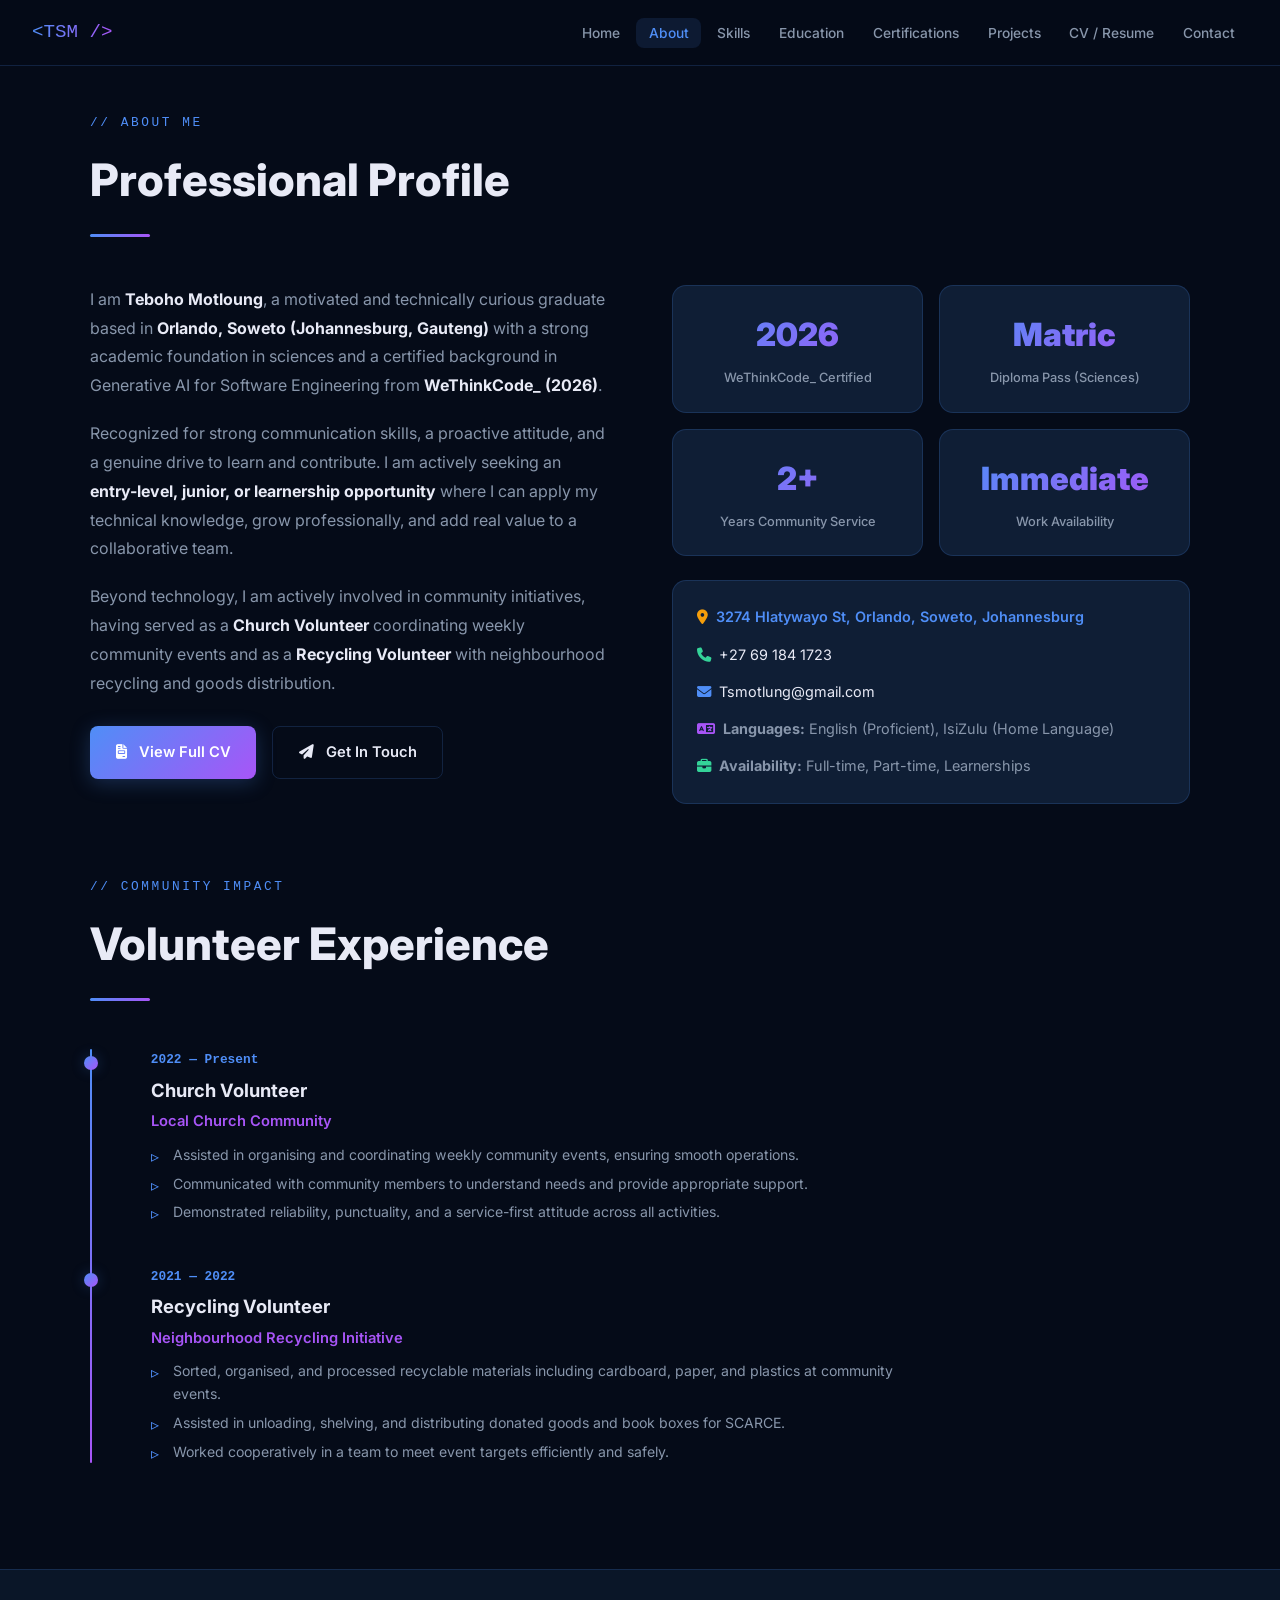
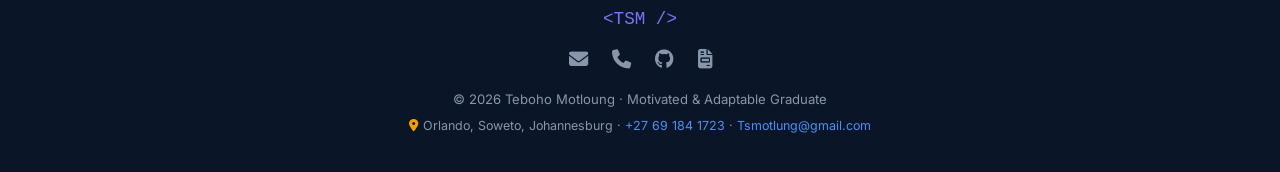
==== about.html @ 1b2cb01f "Add files via upload" ====
<!DOCTYPE html>
<html lang="en">
<head>
<meta charset="UTF-8"/>
<meta name="viewport" content="width=device-width,initial-scale=1.0"/>
<title>About Me | Teboho Motloung</title>
<link href="https://fonts.googleapis.com/css2?family=Inter:wght@300;400;500;600;700;800;900&family=Fira+Code:wght@400;500&display=swap" rel="stylesheet"/>
<link rel="stylesheet" href="https://cdnjs.cloudflare.com/ajax/libs/font-awesome/6.5.0/css/all.min.css"/>
<link rel="stylesheet" href="style.css"/>
</head>
<body>
<div class="particles" id="P"></div>
<nav>
  <a href="index.html" class="logo">&lt;TSM /&gt;</a>
  <ul class="nav-links" id="NL">
    <li><a href="index.html">Home</a></li>
    <li><a href="about.html"  class="active">About</a></li>
    <li><a href="skills.html">Skills</a></li>
    <li><a href="education.html">Education</a></li>
    <li><a href="certifications.html">Certifications</a></li>
    <li><a href="projects.html">Projects</a></li>
    <li><a href="cv.html">CV / Resume</a></li>
    <li><a href="contact.html">Contact</a></li>
  </ul>
  <button class="hamburger" onclick="document.getElementById('NL').classList.toggle('open')" aria-label="Menu">
    <span></span><span></span><span></span>
  </button>
</nav>
<div class="page">
  <div class="container">
    <p class="slabel rv">// about me</p>
    <h1 class="stitle rv">Professional Profile</h1>
    <div class="sdiv rv"></div>
    <div class="about-grid">
      <div class="atext rv">
        <p>I am <strong>Teboho Motloung</strong>, a motivated and technically curious graduate based in <strong>Orlando, Soweto (Johannesburg, Gauteng)</strong> with a strong academic foundation in sciences and a certified background in Generative AI for Software Engineering from <strong>WeThinkCode_ (2026)</strong>.</p>
        <p>Recognized for strong communication skills, a proactive attitude, and a genuine drive to learn and contribute. I am actively seeking an <strong>entry-level, junior, or learnership opportunity</strong> where I can apply my technical knowledge, grow professionally, and add real value to a collaborative team.</p>
        <p>Beyond technology, I am actively involved in community initiatives, having served as a <strong>Church Volunteer</strong> coordinating weekly community events and as a <strong>Recycling Volunteer</strong> with neighbourhood recycling and goods distribution.</p>
        
        <div style="display:flex;gap:1rem;flex-wrap:wrap;margin-top:1.8rem">
          <a href="cv.html" class="btn btnp"><i class="fa fa-file-invoice"></i>&nbsp;View Full CV</a>
          <a href="contact.html" class="btn btno"><i class="fa fa-paper-plane"></i>&nbsp;Get In Touch</a>
        </div>
      </div>
      <div class="rv">
        <div class="sgrid">
          <div class="scard"><div class="snum">2026</div><div class="slbl">WeThinkCode_ Certified</div></div>
          <div class="scard"><div class="snum">Matric</div><div class="slbl">Diploma Pass (Sciences)</div></div>
          <div class="scard"><div class="snum">2+</div><div class="slbl">Years Community Service</div></div>
          <div class="scard"><div class="snum">Immediate</div><div class="slbl">Work Availability</div></div>
        </div>

        <div style="margin-top:1.5rem;background:var(--card);border:1px solid var(--b);border-radius:var(--r);padding:1.5rem">
          <p style="font-size:.9rem;color:var(--tm);margin-bottom:.8rem;font-weight:600;color:var(--a)"><i class="fa fa-location-dot" style="margin-right:.5rem;color:var(--amber)"></i>3274 Hlatywayo St, Orlando, Soweto, Johannesburg</p>
          <p style="font-size:.9rem;color:var(--tm);margin-bottom:.8rem"><i class="fa fa-phone" style="color:var(--emerald);margin-right:.5rem"></i><a href="tel:+27691841723" style="color:var(--t);text-decoration:none">+27 69 184 1723</a></p>
          <p style="font-size:.9rem;color:var(--tm);margin-bottom:.8rem"><i class="fa fa-envelope" style="color:var(--a);margin-right:.5rem"></i><a href="mailto:Tsmotlung@gmail.com" style="color:var(--t);text-decoration:none">Tsmotlung@gmail.com</a></p>
          <p style="font-size:.9rem;color:var(--tm);margin-bottom:.8rem"><i class="fa fa-language" style="color:var(--a2);margin-right:.5rem"></i><strong>Languages:</strong> English (Proficient), IsiZulu (Home Language)</p>
          <p style="font-size:.9rem;color:var(--tm)"><i class="fa fa-briefcase" style="color:var(--emerald);margin-right:.5rem"></i><strong>Availability:</strong> Full-time, Part-time, Learnerships</p>
        </div>
      </div>
    </div>

    <!-- Volunteer & Community Experience Section -->
    <div style="margin-top:4.5rem">
      <p class="slabel rv">// community impact</p>
      <h2 class="stitle rv">Volunteer Experience</h2>
      <div class="sdiv rv"></div>
      <div class="tline rv">
        <div class="titem">
          <div class="tyear">2022 &mdash; Present</div>
          <div class="ttitle">Church Volunteer</div>
          <div class="torg">Local Church Community</div>
          <ul class="tbullets">
            <li>Assisted in organising and coordinating weekly community events, ensuring smooth operations.</li>
            <li>Communicated with community members to understand needs and provide appropriate support.</li>
            <li>Demonstrated reliability, punctuality, and a service-first attitude across all activities.</li>
          </ul>
        </div>
        <div class="titem">
          <div class="tyear">2021 &mdash; 2022</div>
          <div class="ttitle">Recycling Volunteer</div>
          <div class="torg">Neighbourhood Recycling Initiative</div>
          <ul class="tbullets">
            <li>Sorted, organised, and processed recyclable materials including cardboard, paper, and plastics at community events.</li>
            <li>Assisted in unloading, shelving, and distributing donated goods and book boxes for SCARCE.</li>
            <li>Worked cooperatively in a team to meet event targets efficiently and safely.</li>
          </ul>
        </div>
      </div>
    </div>
  </div>
</div>

<footer>
  <div class="flogo">&lt;TSM /&gt;</div>
  <div class="flinks">
    <a href="mailto:Tsmotlung@gmail.com" title="Email"><i class="fa fa-envelope"></i></a>
    <a href="tel:+27691841723" title="Call / Phone"><i class="fa fa-phone"></i></a>
    <a href="https://github.com/TSMotloung" target="_blank" title="GitHub"><i class="fab fa-github"></i></a>
    <a href="cv.html" title="View CV"><i class="fa fa-file-invoice"></i></a>
  </div>
  <p>&copy; 2026 Teboho Motloung &middot; Motivated &amp; Adaptable Graduate</p>
  <p style="margin-top:.3rem;font-size:.78rem;color:var(--tm)">
    <i class="fa fa-location-dot" style="color:var(--amber);margin-right:.3rem"></i>Orlando, Soweto, Johannesburg &middot; 
    <a href="tel:+27691841723">+27 69 184 1723</a> &middot; 
    <a href="mailto:Tsmotlung@gmail.com">Tsmotlung@gmail.com</a>
  </p>
</footer>
<button class="btt" id="BTT" onclick="window.scrollTo({top:0,behavior:'smooth'})"><i class="fa fa-arrow-up"></i></button>
<script>
(function(){
  var c=document.getElementById("P");
  if(!c)return;
  var cols=["rgba(79,142,247,.6)","rgba(168,85,247,.5)","rgba(79,142,247,.3)","rgba(79,142,247,.2)"];
  for(var i=0;i<28;i++){
    var el=document.createElement("div");el.className="particle";
    var s=Math.random()*4+2;
    el.style.cssText="width:"+s+"px;height:"+s+"px;left:"+(Math.random()*100)+"%;background:"+cols[Math.floor(Math.random()*4)]+";animation-duration:"+(Math.random()*15+10)+"s;animation-delay:"+(Math.random()*12)+"s;";
    c.appendChild(el);
  }
})();
var rvs=document.querySelectorAll(".rv");
var obs=new IntersectionObserver(function(e){e.forEach(function(x){if(x.isIntersecting)x.target.classList.add("vis");});},{threshold:.1});
rvs.forEach(function(el){obs.observe(el);});
window.addEventListener("scroll",function(){
  var b=document.getElementById("BTT");
  if(b) b.classList.toggle("show",scrollY>300);
});
</script>
</body>
</html>
---- style.css ----
/* ── Reset ── */
*,*::before,*::after{margin:0;padding:0;box-sizing:border-box}
:root{
  --bg:#050b18;--bg2:#0a1628;--card:#0f1e35;--card2:#132340;
  --a:#4f8ef7;--a2:#a855f7;--ag:rgba(79,142,247,.25);
  --t:#e8eaf6;--tm:#8896ab;--b:rgba(79,142,247,.18);
  --r:14px;--tr:.3s ease;--emerald:#34d399;--amber:#f59e0b
}
html{scroll-behavior:smooth}
body{font-family:Inter,sans-serif;background:var(--bg);color:var(--t);line-height:1.7;overflow-x:hidden;min-height:100vh}
::selection{background:var(--a);color:#fff}
::-webkit-scrollbar{width:6px}
::-webkit-scrollbar-track{background:var(--bg)}
::-webkit-scrollbar-thumb{background:var(--a);border-radius:3px}

/* ── Particles ── */
.particles{position:fixed;inset:0;pointer-events:none;z-index:0;overflow:hidden}
.particle{position:absolute;border-radius:50%;animation:floatUp linear infinite;opacity:0}
@keyframes floatUp{0%{transform:translateY(100vh) scale(0);opacity:0}10%{opacity:1}90%{opacity:.6}100%{transform:translateY(-10vh) scale(1);opacity:0}}

/* ── Nav ── */
nav{position:fixed;top:0;left:0;right:0;z-index:1000;padding:1rem 2rem;display:flex;align-items:center;justify-content:space-between;background:rgba(5,11,24,.92);backdrop-filter:blur(16px);border-bottom:1px solid var(--b)}
.logo{font-family:monospace;font-size:1.2rem;font-weight:500;background:linear-gradient(90deg,var(--a),var(--a2));-webkit-background-clip:text;-webkit-text-fill-color:transparent;background-clip:text;text-decoration:none}
.nav-links{display:flex;gap:.2rem;list-style:none}
.nav-links a{color:var(--tm);text-decoration:none;font-size:.86rem;font-weight:500;padding:.45rem .8rem;border-radius:8px;transition:var(--tr)}
.nav-links a:hover,.nav-links a.active{color:var(--t);background:rgba(79,142,247,.12)}
.nav-links a.active{color:var(--a)}
.hamburger{display:none;flex-direction:column;gap:5px;cursor:pointer;background:none;border:none;padding:.3rem}
.hamburger span{display:block;width:25px;height:2px;background:var(--a);border-radius:2px;transition:var(--tr)}

/* ── Page wrapper ── */
.page{position:relative;z-index:1;padding:7rem 2rem 4rem;min-height:100vh}
.container{max-width:1100px;margin:0 auto}
.slabel{font-family:monospace;font-size:.8rem;color:var(--a);letter-spacing:.2em;text-transform:uppercase;margin-bottom:.5rem}
.stitle{font-size:clamp(1.8rem,4vw,2.8rem);font-weight:800;margin-bottom:1rem;background:linear-gradient(135deg,var(--t) 60%,var(--a));-webkit-background-clip:text;-webkit-text-fill-color:transparent;background-clip:text}
.sdiv{width:60px;height:3px;background:linear-gradient(90deg,var(--a),var(--a2));border-radius:2px;margin-bottom:3rem}

/* ── Buttons ── */
.btn{display:inline-flex;align-items:center;gap:.5rem;padding:.8rem 1.6rem;border-radius:8px;font-size:.92rem;font-weight:600;text-decoration:none;transition:var(--tr);cursor:pointer;border:none;font-family:inherit}
.btnp{background:linear-gradient(135deg,var(--a),var(--a2));color:#fff;box-shadow:0 4px 20px var(--ag)}
.btnp:hover{transform:translateY(-2px);box-shadow:0 8px 30px rgba(79,142,247,.4)}
.btno{border:1px solid var(--b);color:var(--t);background:transparent}
.btno:hover{border-color:var(--a);color:var(--a);background:var(--ag);transform:translateY(-2px)}

/* ── Badges ── */
.badge{display:inline-flex;align-items:center;gap:.4rem;padding:.3rem .75rem;border-radius:50px;font-size:.78rem;font-weight:600}
.badge-green{background:rgba(52,211,153,.12);color:var(--emerald);border:1px solid rgba(52,211,153,.3)}
.badge-blue{background:rgba(79,142,247,.12);color:var(--a);border:1px solid rgba(79,142,247,.3)}
.badge-purple{background:rgba(168,85,247,.12);color:var(--a2);border:1px solid rgba(168,85,247,.3)}

/* ── Animations ── */
@keyframes fadeUp{from{opacity:0;transform:translateY(30px)}to{opacity:1;transform:translateY(0)}}
@keyframes fadeIn{from{opacity:0}to{opacity:1}}
.rv{opacity:0;transform:translateY(35px);transition:opacity .65s ease,transform .65s ease}
.rv.vis{opacity:1;transform:translateY(0)}

/* ── HERO ── */
.hero-grid{display:grid;grid-template-columns:1fr auto;align-items:center;gap:4rem;min-height:calc(100vh - 12rem)}
.hgreet{font-family:monospace;font-size:1rem;color:var(--a);margin-bottom:1rem;opacity:0;animation:fadeUp .8s ease .2s forwards}
.hname{font-size:clamp(2.4rem,6vw,4.5rem);font-weight:900;line-height:1.1;margin-bottom:.5rem;opacity:0;animation:fadeUp .8s ease .4s forwards}
.hname span{background:linear-gradient(135deg,var(--a),var(--a2));-webkit-background-clip:text;-webkit-text-fill-color:transparent;background-clip:text}
.htitle{font-size:clamp(1rem,2.2vw,1.3rem);color:var(--tm);font-weight:400;margin-bottom:1.2rem;opacity:0;animation:fadeUp .8s ease .6s forwards}
.twrap{display:flex;align-items:center;gap:.5rem;margin-bottom:1.5rem;opacity:0;animation:fadeUp .8s ease .7s forwards}
.tpfx{color:var(--tm);font-size:1rem}
.tw{font-family:monospace;font-size:1rem;color:var(--a2);font-weight:500;border-right:2px solid var(--a2);white-space:nowrap;overflow:hidden;animation:blink .7s step-end infinite}
@keyframes blink{50%{border-color:transparent}}
.hbio{font-size:1rem;color:var(--tm);max-width:560px;line-height:1.8;margin-bottom:2.2rem;opacity:0;animation:fadeUp .8s ease .8s forwards}
.hcta{display:flex;gap:1rem;flex-wrap:wrap;opacity:0;animation:fadeUp .8s ease 1s forwards}
.havwrap{opacity:0;animation:fadeIn 1s ease .5s forwards}
.aring{width:260px;height:260px;border-radius:50%;padding:4px;background:linear-gradient(135deg,var(--a),var(--a2));position:relative}
.aring::before{content:"";position:absolute;inset:-10px;border-radius:50%;border:1px solid rgba(79,142,247,.2);animation:pring 2.5s ease-in-out infinite}
.aring::after{content:"";position:absolute;inset:-20px;border-radius:50%;border:1px solid rgba(79,142,247,.1);animation:pring 2.5s ease-in-out .5s infinite}
@keyframes pring{0%,100%{transform:scale(1);opacity:.5}50%{transform:scale(1.05);opacity:1}}
.ainner{width:100%;height:100%;border-radius:50%;background:var(--card);display:flex;align-items:center;justify-content:center}
.ainit{font-size:3.2rem;font-weight:900;background:linear-gradient(135deg,var(--a),var(--a2));-webkit-background-clip:text;-webkit-text-fill-color:transparent;background-clip:text}

/* Quick-links row on home */
.qlinks{display:grid;grid-template-columns:repeat(auto-fit,minmax(160px,1fr));gap:1rem;margin-top:4rem}
.qcard{background:var(--card);border:1px solid var(--b);border-radius:var(--r);padding:1.3rem 1.1rem;text-decoration:none;color:var(--t);display:flex;align-items:center;gap:.9rem;transition:var(--tr)}
.qcard:hover{border-color:var(--a);background:var(--card2);transform:translateY(-4px);box-shadow:0 8px 30px var(--ag)}
.qcard i{font-size:1.3rem;background:linear-gradient(135deg,var(--a),var(--a2));-webkit-background-clip:text;-webkit-text-fill-color:transparent;background-clip:text}
.qcard span{font-size:.88rem;font-weight:600}

/* ── ABOUT ── */
.about-grid{display:grid;grid-template-columns:1fr 1fr;gap:4rem;align-items:start}
.atext p{color:var(--tm);margin-bottom:1.2rem;font-size:1rem;line-height:1.8}
.atext p strong{color:var(--t)}
.sgrid{display:grid;grid-template-columns:1fr 1fr;gap:1rem}
.scard{background:var(--card);border:1px solid var(--b);border-radius:var(--r);padding:1.4rem;text-align:center;transition:var(--tr)}
.scard:hover{border-color:var(--a);transform:translateY(-4px);box-shadow:0 8px 30px var(--ag)}
.snum{font-size:2rem;font-weight:900;background:linear-gradient(135deg,var(--a),var(--a2));-webkit-background-clip:text;-webkit-text-fill-color:transparent;background-clip:text}
.slbl{font-size:.8rem;color:var(--tm);font-weight:500;margin-top:.3rem}

/* ── SKILLS ── */
.skwrap{display:grid;grid-template-columns:1fr 1fr;gap:3rem}
.sktitle{font-size:1.05rem;font-weight:700;color:var(--a);margin-bottom:1.4rem;display:flex;align-items:center;gap:.5rem}
.skitem{margin-bottom:1.2rem}
.skhdr{display:flex;justify-content:space-between;margin-bottom:.4rem}
.skname{font-size:.9rem;font-weight:600;color:var(--t)}
.skpct{font-size:.8rem;color:var(--a);font-family:monospace}
.sktrack{height:6px;background:var(--card);border-radius:3px;overflow:hidden}
.skfill{height:100%;border-radius:3px;background:linear-gradient(90deg,var(--a),var(--a2));width:0;transition:width 1.3s ease}
.core-skill-card{background:var(--card);border:1px solid var(--b);border-radius:var(--r);padding:1.2rem 1.4rem;margin-bottom:1rem;transition:var(--tr)}
.core-skill-card:hover{border-color:var(--a);transform:translateX(4px)}
.core-skill-card h4{font-size:.95rem;font-weight:700;color:var(--t);margin-bottom:.3rem;display:flex;align-items:center;gap:.5rem}
.core-skill-card h4 i{color:var(--a2);font-size:.9rem}
.core-skill-card p{font-size:.86rem;color:var(--tm);line-height:1.6}
.tags{display:flex;flex-wrap:wrap;gap:.8rem}
.tag{display:inline-flex;align-items:center;gap:.5rem;padding:.6rem 1.2rem;border-radius:50px;border:1px solid var(--b);background:var(--card);font-size:.88rem;font-weight:500;color:var(--t);transition:var(--tr)}
.tag i{color:var(--a2);font-size:.8rem}
.tag:hover{border-color:var(--a2);background:rgba(168,85,247,.1);transform:translateY(-2px)}

/* ── TIMELINE / EDUCATION / EXPERIENCE ── */
.tline{position:relative;padding-left:2rem;max-width:850px}
.tline::before{content:"";position:absolute;left:0;top:0;bottom:0;width:2px;background:linear-gradient(to bottom,var(--a),var(--a2));border-radius:2px}
.titem{position:relative;margin-bottom:2.6rem;padding-left:1.8rem}
.titem::before{content:"";position:absolute;left:-2.4rem;top:.45rem;width:14px;height:14px;border-radius:50%;background:linear-gradient(135deg,var(--a),var(--a2));box-shadow:0 0 14px var(--ag)}
.tyear{font-family:monospace;font-size:.8rem;color:var(--a);font-weight:600;margin-bottom:.25rem}
.ttitle{font-size:1.15rem;font-weight:700;color:var(--t);margin-bottom:.2rem}
.torg{font-size:.92rem;color:var(--a2);font-weight:600;margin-bottom:.6rem}
.tdesc{font-size:.9rem;color:var(--tm);line-height:1.75}
.tbullets{list-style:none;margin-top:.6rem}
.tbullets li{position:relative;padding-left:1.4rem;margin-bottom:.4rem;font-size:.88rem;color:var(--tm);line-height:1.6}
.tbullets li::before{content:"▹";position:absolute;left:0;color:var(--a);font-size:1rem}

/* ── CERTIFICATIONS ── */
.cgrid{display:grid;grid-template-columns:repeat(auto-fit,minmax(320px,1fr));gap:1.5rem}
.ccard{background:var(--card);border:1px solid var(--b);border-radius:var(--r);padding:2rem;transition:var(--tr);position:relative;overflow:hidden}
.ccard::before{content:"";position:absolute;top:0;left:0;right:0;height:3px;background:linear-gradient(90deg,var(--a),var(--a2))}
.ccard:hover{border-color:var(--a);transform:translateY(-6px);box-shadow:0 12px 40px var(--ag)}
.cicon{width:56px;height:56px;border-radius:12px;background:linear-gradient(135deg,rgba(79,142,247,.15),rgba(168,85,247,.15));display:flex;align-items:center;justify-content:center;font-size:1.6rem;margin-bottom:1.2rem}
.ctitle{font-size:1.05rem;font-weight:700;color:var(--t);margin-bottom:.3rem}
.ciss{font-size:.85rem;color:var(--a);font-weight:500}
.cdesc{color:var(--tm);font-size:.86rem;margin-top:.9rem;line-height:1.6}

/* ── CV PAPER STYLE ── */
.cv-container{background:#ffffff;color:#1e293b;border-radius:12px;padding:3rem 3.5rem;box-shadow:0 20px 50px rgba(0,0,0,0.5);max-width:900px;margin:0 auto}
.cv-header{border-bottom:2px solid #e2e8f0;padding-bottom:1.5rem;margin-bottom:1.8rem}
.cv-name{font-size:2.2rem;font-weight:900;color:#0f172a;letter-spacing:-0.02em}
.cv-tagline{font-size:1rem;color:#475569;font-weight:600;margin-top:.2rem}
.cv-contact-bar{display:flex;flex-wrap:wrap;gap:1.2rem;margin-top:.9rem;font-size:.86rem;color:#64748b}
.cv-contact-bar a{color:#2563eb;text-decoration:none}
.cv-section{margin-bottom:1.8rem}
.cv-sec-title{font-size:1rem;font-weight:800;text-transform:uppercase;color:#0f172a;letter-spacing:.08em;border-bottom:1.5px solid #cbd5e1;padding-bottom:.3rem;margin-bottom:.8rem}
.cv-item{margin-bottom:1rem}
.cv-item-header{display:flex;justify-content:space-between;align-items:baseline}
.cv-item-title{font-weight:700;color:#1e293b;font-size:.95rem}
.cv-item-date{font-size:.84rem;color:#64748b;font-family:monospace}
.cv-item-sub{font-size:.88rem;color:#475569;font-weight:500;margin-bottom:.3rem}
.cv-item ul{padding-left:1.2rem;color:#475569;font-size:.88rem;line-height:1.6}
.cv-item p{color:#475569;font-size:.88rem;line-height:1.6}
.cv-skills-grid{display:grid;grid-template-columns:1fr;gap:.6rem}
.cv-skill-line strong{color:#1e293b;font-size:.9rem}
.cv-skill-line{font-size:.88rem;color:#475569}

/* ── CONTACT ── */
.ctgrid{display:grid;grid-template-columns:1fr 1fr;gap:4rem;align-items:start}
.cti h3{font-size:1.3rem;font-weight:700;margin-bottom:1rem}
.cti>p{color:var(--tm);line-height:1.8;margin-bottom:2rem}
.clinks{display:flex;flex-direction:column;gap:1rem}
.clink{display:flex;align-items:center;gap:1rem;padding:1rem 1.4rem;background:var(--card);border:1px solid var(--b);border-radius:var(--r);text-decoration:none;color:var(--t);transition:var(--tr)}
.clink:hover{border-color:var(--a);background:var(--card2);transform:translateX(6px)}
.cico{width:42px;height:42px;border-radius:8px;background:linear-gradient(135deg,rgba(79,142,247,.15),rgba(168,85,247,.15));display:flex;align-items:center;justify-content:center;font-size:1.1rem;flex-shrink:0}
.ico-e{color:var(--a)}.ico-p{color:var(--emerald)}.ico-g{color:#fff}.ico-c{color:var(--a2)}.ico-l{color:var(--amber)}
.ctxt strong{display:block;font-size:.9rem;font-weight:600;margin-bottom:.1rem}
.ctxt span{font-size:.8rem;color:var(--tm)}
.cform{background:var(--card);border:1px solid var(--b);border-radius:var(--r);padding:2rem}
.cform h3{font-size:1.1rem;font-weight:700;margin-bottom:1.5rem}
.fg{margin-bottom:1.2rem}
.fg label{display:block;font-size:.85rem;font-weight:600;color:var(--tm);margin-bottom:.4rem}
.fg input,.fg textarea{width:100%;padding:.8rem 1rem;background:var(--bg2);border:1px solid var(--b);border-radius:8px;color:var(--t);font-family:inherit;font-size:.9rem;outline:none;transition:var(--tr);resize:vertical}
.fg input:focus,.fg textarea:focus{border-color:var(--a);box-shadow:0 0 0 3px var(--ag)}
.fg textarea{min-height:120px}
.fsuc{display:none;text-align:center;padding:1rem;background:rgba(79,142,247,.1);border:1px solid rgba(79,142,247,.3);border-radius:8px;color:var(--a);font-size:.9rem;margin-top:1rem}

/* ── FOOTER ── */
footer{position:relative;z-index:1;background:var(--bg2);border-top:1px solid var(--b);padding:2.2rem;text-align:center}
.flogo{font-family:monospace;font-size:1.1rem;font-weight:500;background:linear-gradient(90deg,var(--a),var(--a2));-webkit-background-clip:text;-webkit-text-fill-color:transparent;background-clip:text;margin-bottom:.5rem}
footer p{font-size:.82rem;color:var(--tm)}
footer a{color:var(--a);text-decoration:none}
.flinks{display:flex;justify-content:center;gap:1.5rem;margin-bottom:.8rem}
.flinks a{color:var(--tm);font-size:1.2rem;transition:var(--tr)}
.flinks a:hover{color:var(--a)}

/* ── Back to top ── */
.btt{position:fixed;bottom:2rem;right:2rem;z-index:999;width:44px;height:44px;border-radius:50%;background:linear-gradient(135deg,var(--a),var(--a2));color:#fff;border:none;cursor:pointer;font-size:1rem;display:flex;align-items:center;justify-content:center;opacity:0;pointer-events:none;transition:var(--tr);box-shadow:0 4px 20px var(--ag)}
.btt.show{opacity:1;pointer-events:all}
.btt:hover{transform:translateY(-3px)}

@media print{
  nav,footer,.particles,.btt,.no-print{display:none !important}
  body{background:#fff !important;color:#000 !important}
  .page{padding:0 !important}
  .cv-container{box-shadow:none !important;padding:0 !important}
}

/* ── Responsive ── */
@media(max-width:900px){
  .hero-grid{grid-template-columns:1fr;text-align:center}
  .havwrap{display:flex;justify-content:center;order:-1}
  .hbio{margin:0 auto 2.5rem}
  .hcta{justify-content:center}
  .about-grid,.skwrap,.ctgrid{grid-template-columns:1fr}
  .cv-container{padding:2rem 1.5rem}
}
@media(max-width:640px){
  nav{padding:1rem}
  .nav-links{display:none;flex-direction:column;gap:.2rem;position:absolute;top:62px;left:0;right:0;background:rgba(5,11,24,.97);padding:1rem 1.5rem 1.5rem;border-bottom:1px solid var(--b)}
  .nav-links.open{display:flex}
  .hamburger{display:flex}
  .page{padding:6rem 1.2rem 3rem}
  .aring{width:200px;height:200px}
}
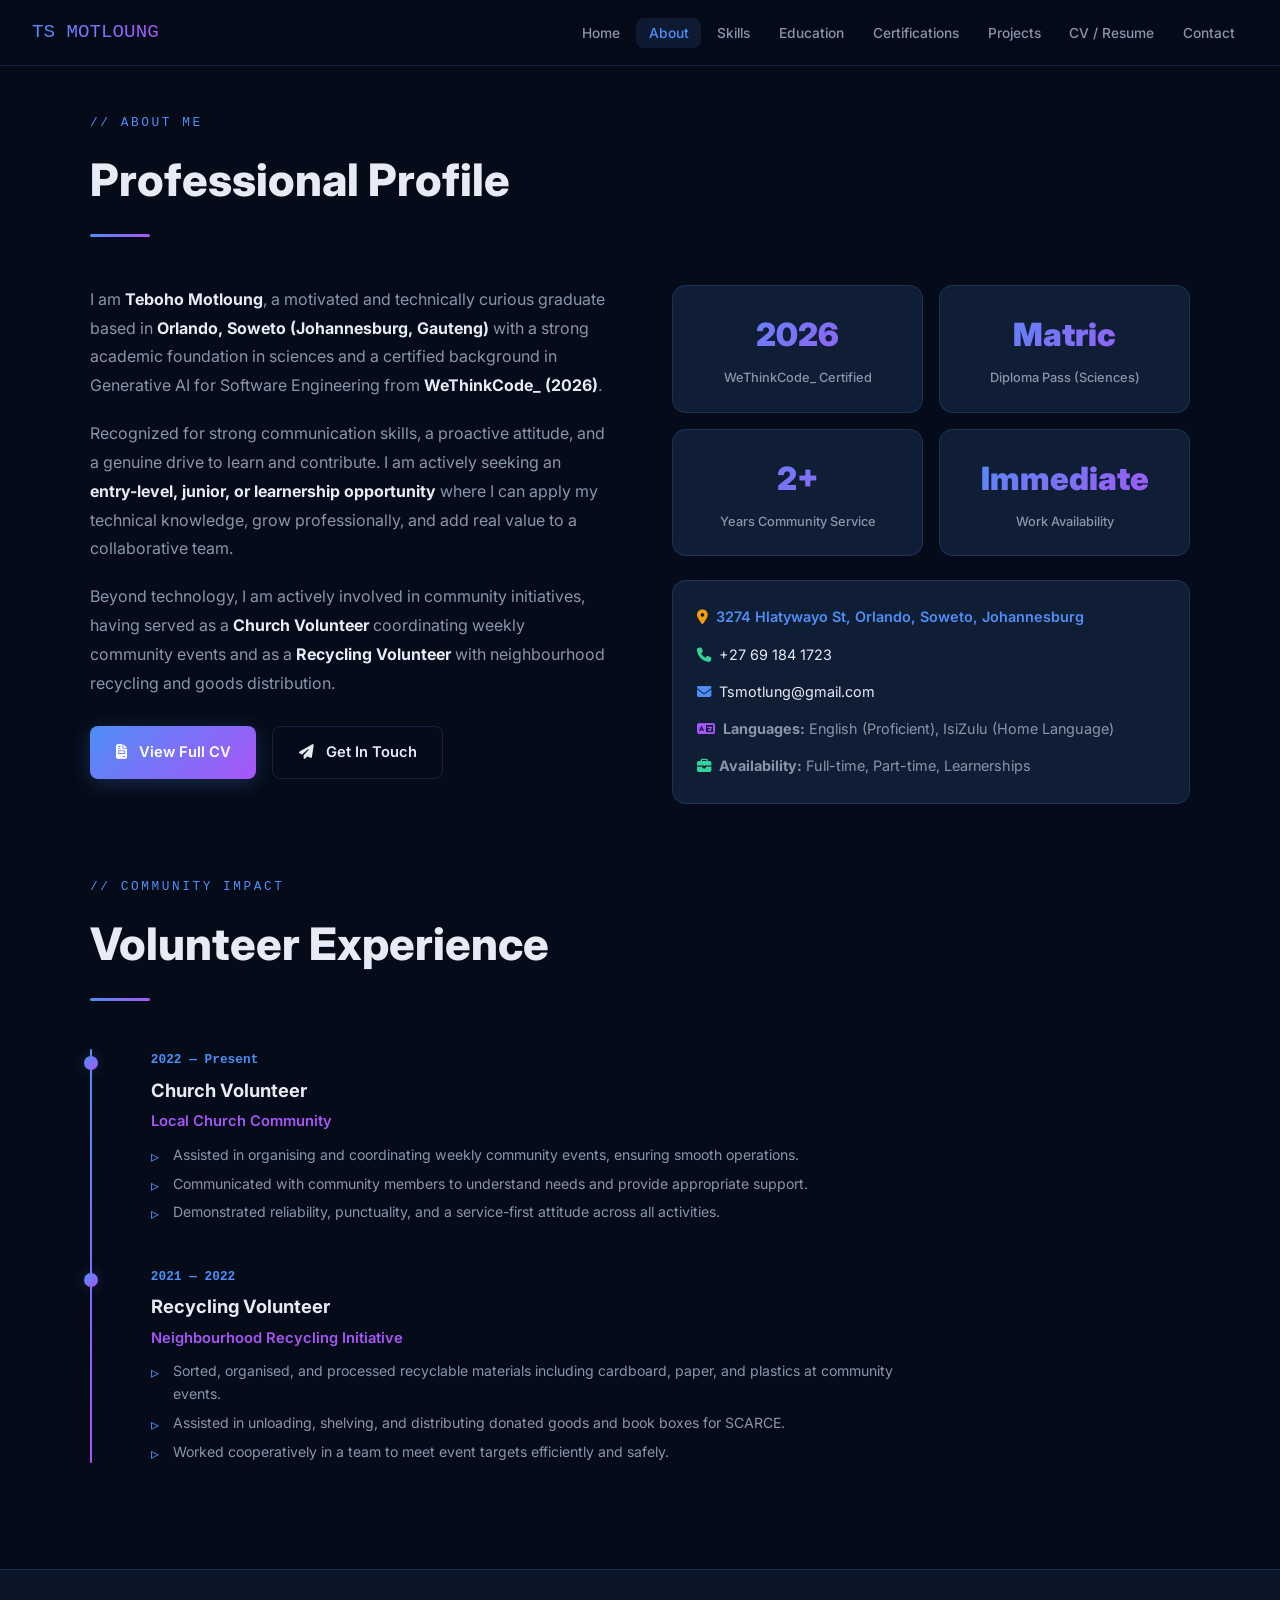
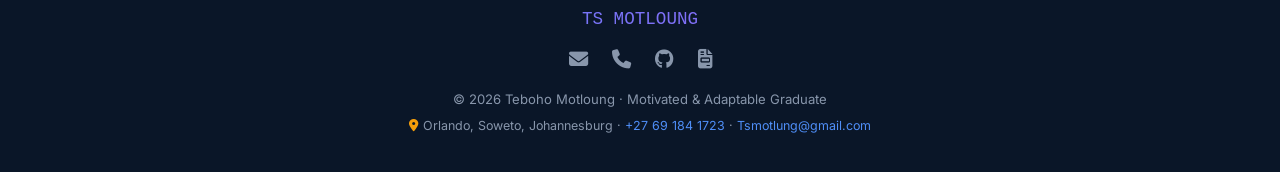
==== commit 58fc9ebd: "Fix HTML entity encoding in about.html" ====
--- a/about.html
+++ b/about.html
@@ -11,7 +11,7 @@
 <body>
 <div class="particles" id="P"></div>
 <nav>
-  <a href="index.html" class="logo">&lt;TSM /&gt;</a>
+  <a href="index.html" class="logo">TS MOTLOUNG</a>
   <ul class="nav-links" id="NL">
     <li><a href="index.html">Home</a></li>
     <li><a href="about.html"  class="active">About</a></li>
@@ -92,7 +92,7 @@
 </div>
 
 <footer>
-  <div class="flogo">&lt;TSM /&gt;</div>
+  <div class="flogo">TS MOTLOUNG</div>
   <div class="flinks">
     <a href="mailto:Tsmotlung@gmail.com" title="Email"><i class="fa fa-envelope"></i></a>
     <a href="tel:+27691841723" title="Call / Phone"><i class="fa fa-phone"></i></a>
@@ -128,4 +128,4 @@
 });
 </script>
 </body>
-</html>+</html>
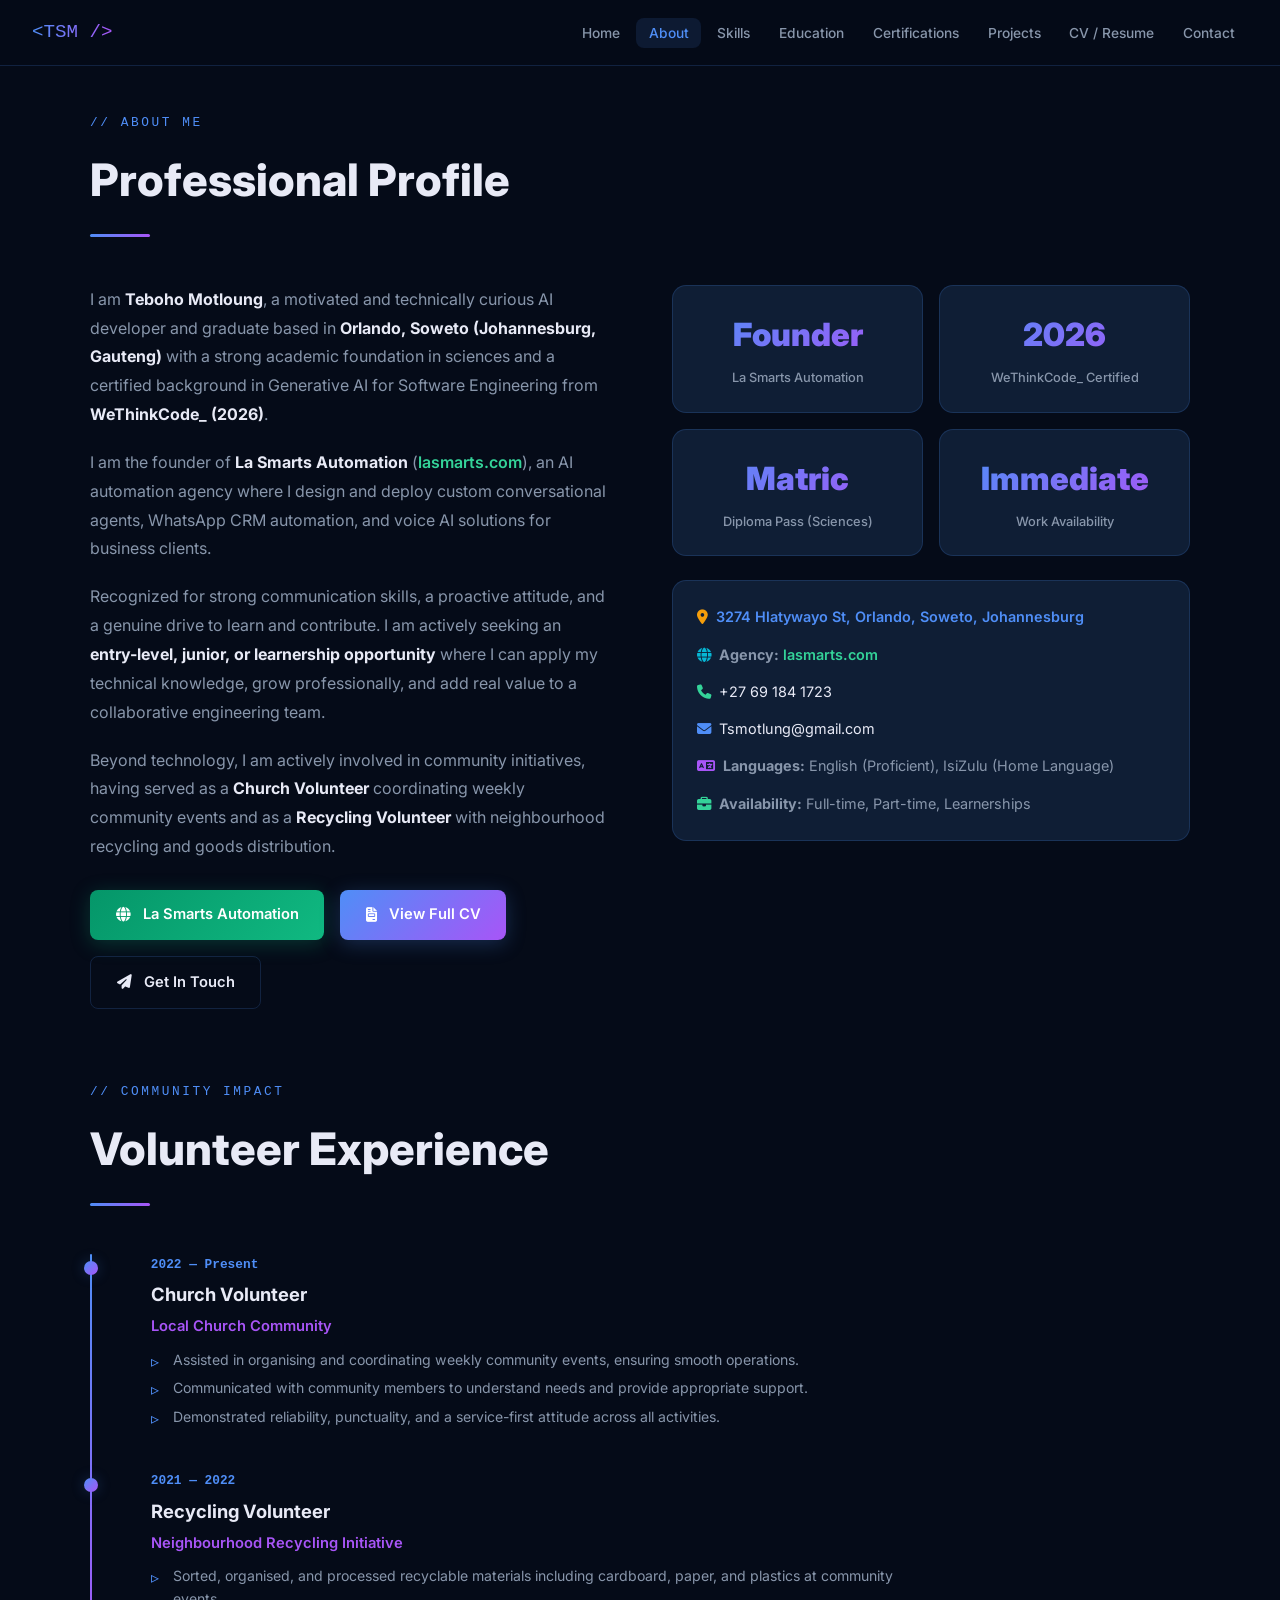
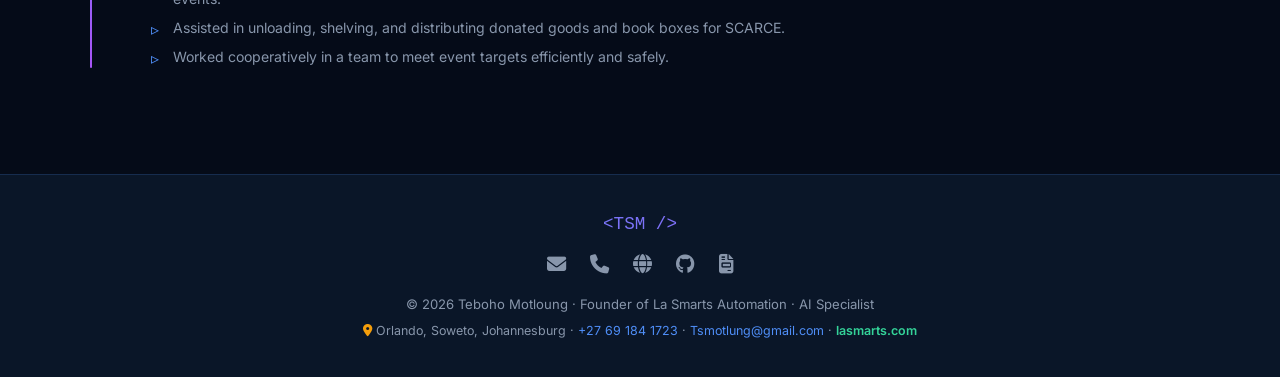
==== commit 81ddcf6c: "Add files via upload" ====
--- a/about.html
+++ b/about.html
@@ -11,7 +11,7 @@
 <body>
 <div class="particles" id="P"></div>
 <nav>
-  <a href="index.html" class="logo">TS MOTLOUNG</a>
+  <a href="index.html" class="logo">&lt;TSM /&gt;</a>
   <ul class="nav-links" id="NL">
     <li><a href="index.html">Home</a></li>
     <li><a href="about.html"  class="active">About</a></li>
@@ -33,25 +33,28 @@
     <div class="sdiv rv"></div>
     <div class="about-grid">
       <div class="atext rv">
-        <p>I am <strong>Teboho Motloung</strong>, a motivated and technically curious graduate based in <strong>Orlando, Soweto (Johannesburg, Gauteng)</strong> with a strong academic foundation in sciences and a certified background in Generative AI for Software Engineering from <strong>WeThinkCode_ (2026)</strong>.</p>
-        <p>Recognized for strong communication skills, a proactive attitude, and a genuine drive to learn and contribute. I am actively seeking an <strong>entry-level, junior, or learnership opportunity</strong> where I can apply my technical knowledge, grow professionally, and add real value to a collaborative team.</p>
+        <p>I am <strong>Teboho Motloung</strong>, a motivated and technically curious AI developer and graduate based in <strong>Orlando, Soweto (Johannesburg, Gauteng)</strong> with a strong academic foundation in sciences and a certified background in Generative AI for Software Engineering from <strong>WeThinkCode_ (2026)</strong>.</p>
+        <p>I am the founder of <strong>La Smarts Automation</strong> (<a href="https://lasmarts.com/" target="_blank" style="color:var(--emerald);font-weight:600;text-decoration:none">lasmarts.com</a>), an AI automation agency where I design and deploy custom conversational agents, WhatsApp CRM automation, and voice AI solutions for business clients.</p>
+        <p>Recognized for strong communication skills, a proactive attitude, and a genuine drive to learn and contribute. I am actively seeking an <strong>entry-level, junior, or learnership opportunity</strong> where I can apply my technical knowledge, grow professionally, and add real value to a collaborative engineering team.</p>
         <p>Beyond technology, I am actively involved in community initiatives, having served as a <strong>Church Volunteer</strong> coordinating weekly community events and as a <strong>Recycling Volunteer</strong> with neighbourhood recycling and goods distribution.</p>
         
         <div style="display:flex;gap:1rem;flex-wrap:wrap;margin-top:1.8rem">
+          <a href="https://lasmarts.com/" target="_blank" class="btn btn-emerald"><i class="fa fa-globe"></i>&nbsp;La Smarts Automation</a>
           <a href="cv.html" class="btn btnp"><i class="fa fa-file-invoice"></i>&nbsp;View Full CV</a>
           <a href="contact.html" class="btn btno"><i class="fa fa-paper-plane"></i>&nbsp;Get In Touch</a>
         </div>
       </div>
       <div class="rv">
         <div class="sgrid">
+          <div class="scard"><div class="snum">Founder</div><div class="slbl">La Smarts Automation</div></div>
           <div class="scard"><div class="snum">2026</div><div class="slbl">WeThinkCode_ Certified</div></div>
           <div class="scard"><div class="snum">Matric</div><div class="slbl">Diploma Pass (Sciences)</div></div>
-          <div class="scard"><div class="snum">2+</div><div class="slbl">Years Community Service</div></div>
           <div class="scard"><div class="snum">Immediate</div><div class="slbl">Work Availability</div></div>
         </div>
 
         <div style="margin-top:1.5rem;background:var(--card);border:1px solid var(--b);border-radius:var(--r);padding:1.5rem">
           <p style="font-size:.9rem;color:var(--tm);margin-bottom:.8rem;font-weight:600;color:var(--a)"><i class="fa fa-location-dot" style="margin-right:.5rem;color:var(--amber)"></i>3274 Hlatywayo St, Orlando, Soweto, Johannesburg</p>
+          <p style="font-size:.9rem;color:var(--tm);margin-bottom:.8rem"><i class="fa fa-globe" style="color:var(--cyan);margin-right:.5rem"></i><strong>Agency:</strong> <a href="https://lasmarts.com/" target="_blank" style="color:var(--emerald);text-decoration:none;font-weight:600">lasmarts.com</a></p>
           <p style="font-size:.9rem;color:var(--tm);margin-bottom:.8rem"><i class="fa fa-phone" style="color:var(--emerald);margin-right:.5rem"></i><a href="tel:+27691841723" style="color:var(--t);text-decoration:none">+27 69 184 1723</a></p>
           <p style="font-size:.9rem;color:var(--tm);margin-bottom:.8rem"><i class="fa fa-envelope" style="color:var(--a);margin-right:.5rem"></i><a href="mailto:Tsmotlung@gmail.com" style="color:var(--t);text-decoration:none">Tsmotlung@gmail.com</a></p>
           <p style="font-size:.9rem;color:var(--tm);margin-bottom:.8rem"><i class="fa fa-language" style="color:var(--a2);margin-right:.5rem"></i><strong>Languages:</strong> English (Proficient), IsiZulu (Home Language)</p>
@@ -60,7 +63,7 @@
       </div>
     </div>
 
-    <!-- Volunteer & Community Experience Section -->
+    <!-- Volunteer Experience Section -->
     <div style="margin-top:4.5rem">
       <p class="slabel rv">// community impact</p>
       <h2 class="stitle rv">Volunteer Experience</h2>
@@ -92,18 +95,20 @@
 </div>
 
 <footer>
-  <div class="flogo">TS MOTLOUNG</div>
+  <div class="flogo">&lt;TSM /&gt;</div>
   <div class="flinks">
     <a href="mailto:Tsmotlung@gmail.com" title="Email"><i class="fa fa-envelope"></i></a>
     <a href="tel:+27691841723" title="Call / Phone"><i class="fa fa-phone"></i></a>
+    <a href="https://lasmarts.com/" target="_blank" title="La Smarts Automation Agency"><i class="fa fa-globe"></i></a>
     <a href="https://github.com/TSMotloung" target="_blank" title="GitHub"><i class="fab fa-github"></i></a>
     <a href="cv.html" title="View CV"><i class="fa fa-file-invoice"></i></a>
   </div>
-  <p>&copy; 2026 Teboho Motloung &middot; Motivated &amp; Adaptable Graduate</p>
+  <p>&copy; 2026 Teboho Motloung &middot; Founder of La Smarts Automation &middot; AI Specialist</p>
   <p style="margin-top:.3rem;font-size:.78rem;color:var(--tm)">
     <i class="fa fa-location-dot" style="color:var(--amber);margin-right:.3rem"></i>Orlando, Soweto, Johannesburg &middot; 
     <a href="tel:+27691841723">+27 69 184 1723</a> &middot; 
-    <a href="mailto:Tsmotlung@gmail.com">Tsmotlung@gmail.com</a>
+    <a href="mailto:Tsmotlung@gmail.com">Tsmotlung@gmail.com</a> &middot;
+    <a href="https://lasmarts.com/" target="_blank" style="color:var(--emerald);font-weight:600">lasmarts.com</a>
   </p>
 </footer>
 <button class="btt" id="BTT" onclick="window.scrollTo({top:0,behavior:'smooth'})"><i class="fa fa-arrow-up"></i></button>
@@ -128,4 +133,4 @@
 });
 </script>
 </body>
-</html>
+</html>
--- a/style.css
+++ b/style.css
@@ -4,7 +4,7 @@
   --bg:#050b18;--bg2:#0a1628;--card:#0f1e35;--card2:#132340;
   --a:#4f8ef7;--a2:#a855f7;--ag:rgba(79,142,247,.25);
   --t:#e8eaf6;--tm:#8896ab;--b:rgba(79,142,247,.18);
-  --r:14px;--tr:.3s ease;--emerald:#34d399;--amber:#f59e0b
+  --r:14px;--tr:.3s ease;--emerald:#34d399;--amber:#f59e0b;--cyan:#06b6d4
 }
 html{scroll-behavior:smooth}
 body{font-family:Inter,sans-serif;background:var(--bg);color:var(--t);line-height:1.7;overflow-x:hidden;min-height:100vh}
@@ -41,12 +41,15 @@
 .btnp:hover{transform:translateY(-2px);box-shadow:0 8px 30px rgba(79,142,247,.4)}
 .btno{border:1px solid var(--b);color:var(--t);background:transparent}
 .btno:hover{border-color:var(--a);color:var(--a);background:var(--ag);transform:translateY(-2px)}
+.btn-emerald{background:linear-gradient(135deg,#059669,#10b981);color:#fff;box-shadow:0 4px 20px rgba(16,185,129,.25)}
+.btn-emerald:hover{transform:translateY(-2px);box-shadow:0 8px 30px rgba(16,185,129,.4)}
 
 /* ── Badges ── */
 .badge{display:inline-flex;align-items:center;gap:.4rem;padding:.3rem .75rem;border-radius:50px;font-size:.78rem;font-weight:600}
 .badge-green{background:rgba(52,211,153,.12);color:var(--emerald);border:1px solid rgba(52,211,153,.3)}
 .badge-blue{background:rgba(79,142,247,.12);color:var(--a);border:1px solid rgba(79,142,247,.3)}
 .badge-purple{background:rgba(168,85,247,.12);color:var(--a2);border:1px solid rgba(168,85,247,.3)}
+.badge-amber{background:rgba(245,158,11,.12);color:var(--amber);border:1px solid rgba(245,158,11,.3)}
 
 /* ── Animations ── */
 @keyframes fadeUp{from{opacity:0;transform:translateY(30px)}to{opacity:1;transform:translateY(0)}}
@@ -74,8 +77,14 @@
 .ainner{width:100%;height:100%;border-radius:50%;background:var(--card);display:flex;align-items:center;justify-content:center}
 .ainit{font-size:3.2rem;font-weight:900;background:linear-gradient(135deg,var(--a),var(--a2));-webkit-background-clip:text;-webkit-text-fill-color:transparent;background-clip:text}
 
+/* Featured Agency Banner on Home */
+.featured-agency-card{background:linear-gradient(135deg,rgba(15,30,53,.9),rgba(19,35,64,.9));border:1px solid rgba(79,142,247,.3);border-radius:var(--r);padding:2rem;margin-top:3rem;display:flex;justify-content:space-between;align-items:center;gap:2rem;flex-wrap:wrap;position:relative;overflow:hidden}
+.featured-agency-card::before{content:"";position:absolute;left:0;top:0;bottom:0;width:4px;background:linear-gradient(to bottom,var(--a),var(--a2))}
+.featured-agency-info h3{font-size:1.3rem;font-weight:800;color:var(--t);display:flex;align-items:center;gap:.6rem;margin-bottom:.4rem}
+.featured-agency-info p{color:var(--tm);font-size:.92rem;max-width:620px;line-height:1.6}
+
 /* Quick-links row on home */
-.qlinks{display:grid;grid-template-columns:repeat(auto-fit,minmax(160px,1fr));gap:1rem;margin-top:4rem}
+.qlinks{display:grid;grid-template-columns:repeat(auto-fit,minmax(160px,1fr));gap:1rem;margin-top:3rem}
 .qcard{background:var(--card);border:1px solid var(--b);border-radius:var(--r);padding:1.3rem 1.1rem;text-decoration:none;color:var(--t);display:flex;align-items:center;gap:.9rem;transition:var(--tr)}
 .qcard:hover{border-color:var(--a);background:var(--card2);transform:translateY(-4px);box-shadow:0 8px 30px var(--ag)}
 .qcard i{font-size:1.3rem;background:linear-gradient(135deg,var(--a),var(--a2));-webkit-background-clip:text;-webkit-text-fill-color:transparent;background-clip:text}
@@ -133,6 +142,23 @@
 .ciss{font-size:.85rem;color:var(--a);font-weight:500}
 .cdesc{color:var(--tm);font-size:.86rem;margin-top:.9rem;line-height:1.6}
 
+/* ── PROJECTS / AGENCY SHOWCASE ── */
+.agency-hero-card{background:var(--card);border:1px solid rgba(79,142,247,.3);border-radius:var(--r);padding:2.5rem;margin-bottom:3rem;position:relative;overflow:hidden}
+.agency-hero-card::before{content:"";position:absolute;top:0;left:0;right:0;height:4px;background:linear-gradient(90deg,var(--a),var(--a2),var(--emerald))}
+.agency-header{display:flex;justify-content:space-between;align-items:flex-start;flex-wrap:wrap;gap:1.5rem;margin-bottom:1.5rem}
+.agency-title{font-size:1.8rem;font-weight:900;color:var(--t);letter-spacing:-0.01em}
+.agency-tagline{color:var(--a);font-size:1.05rem;font-weight:600;margin-top:.2rem}
+.agency-grid{display:grid;grid-template-columns:repeat(auto-fit,minmax(240px,1fr));gap:1.2rem;margin:1.8rem 0}
+.agency-service{background:var(--bg2);border:1px solid var(--b);border-radius:10px;padding:1.4rem;transition:var(--tr)}
+.agency-service:hover{border-color:var(--a);transform:translateY(-3px)}
+.agency-service-icon{font-size:1.8rem;margin-bottom:.6rem}
+.agency-service h4{font-size:1rem;font-weight:700;color:var(--t);margin-bottom:.4rem}
+.agency-service p{font-size:.85rem;color:var(--tm);line-height:1.6}
+.agency-stats{display:grid;grid-template-columns:repeat(auto-fit,minmax(140px,1fr));gap:1rem;margin:1.8rem 0;padding:1.2rem;background:rgba(5,11,24,.6);border-radius:10px;border:1px solid var(--b)}
+.agency-stat-item{text-align:center}
+.agency-stat-val{font-size:1.6rem;font-weight:900;background:linear-gradient(135deg,var(--a),var(--emerald));-webkit-background-clip:text;-webkit-text-fill-color:transparent;background-clip:text}
+.agency-stat-lbl{font-size:.78rem;color:var(--tm);font-weight:600;margin-top:.2rem}
+
 /* ── CV PAPER STYLE ── */
 .cv-container{background:#ffffff;color:#1e293b;border-radius:12px;padding:3rem 3.5rem;box-shadow:0 20px 50px rgba(0,0,0,0.5);max-width:900px;margin:0 auto}
 .cv-header{border-bottom:2px solid #e2e8f0;padding-bottom:1.5rem;margin-bottom:1.8rem}
@@ -142,7 +168,7 @@
 .cv-contact-bar a{color:#2563eb;text-decoration:none}
 .cv-section{margin-bottom:1.8rem}
 .cv-sec-title{font-size:1rem;font-weight:800;text-transform:uppercase;color:#0f172a;letter-spacing:.08em;border-bottom:1.5px solid #cbd5e1;padding-bottom:.3rem;margin-bottom:.8rem}
-.cv-item{margin-bottom:1rem}
+.cv-item{margin-bottom:1.2rem}
 .cv-item-header{display:flex;justify-content:space-between;align-items:baseline}
 .cv-item-title{font-weight:700;color:#1e293b;font-size:.95rem}
 .cv-item-date{font-size:.84rem;color:#64748b;font-family:monospace}
@@ -161,7 +187,7 @@
 .clink{display:flex;align-items:center;gap:1rem;padding:1rem 1.4rem;background:var(--card);border:1px solid var(--b);border-radius:var(--r);text-decoration:none;color:var(--t);transition:var(--tr)}
 .clink:hover{border-color:var(--a);background:var(--card2);transform:translateX(6px)}
 .cico{width:42px;height:42px;border-radius:8px;background:linear-gradient(135deg,rgba(79,142,247,.15),rgba(168,85,247,.15));display:flex;align-items:center;justify-content:center;font-size:1.1rem;flex-shrink:0}
-.ico-e{color:var(--a)}.ico-p{color:var(--emerald)}.ico-g{color:#fff}.ico-c{color:var(--a2)}.ico-l{color:var(--amber)}
+.ico-e{color:var(--a)}.ico-p{color:var(--emerald)}.ico-g{color:#fff}.ico-c{color:var(--a2)}.ico-l{color:var(--amber)}.ico-w{color:var(--cyan)}
 .ctxt strong{display:block;font-size:.9rem;font-weight:600;margin-bottom:.1rem}
 .ctxt span{font-size:.8rem;color:var(--tm)}
 .cform{background:var(--card);border:1px solid var(--b);border-radius:var(--r);padding:2rem}
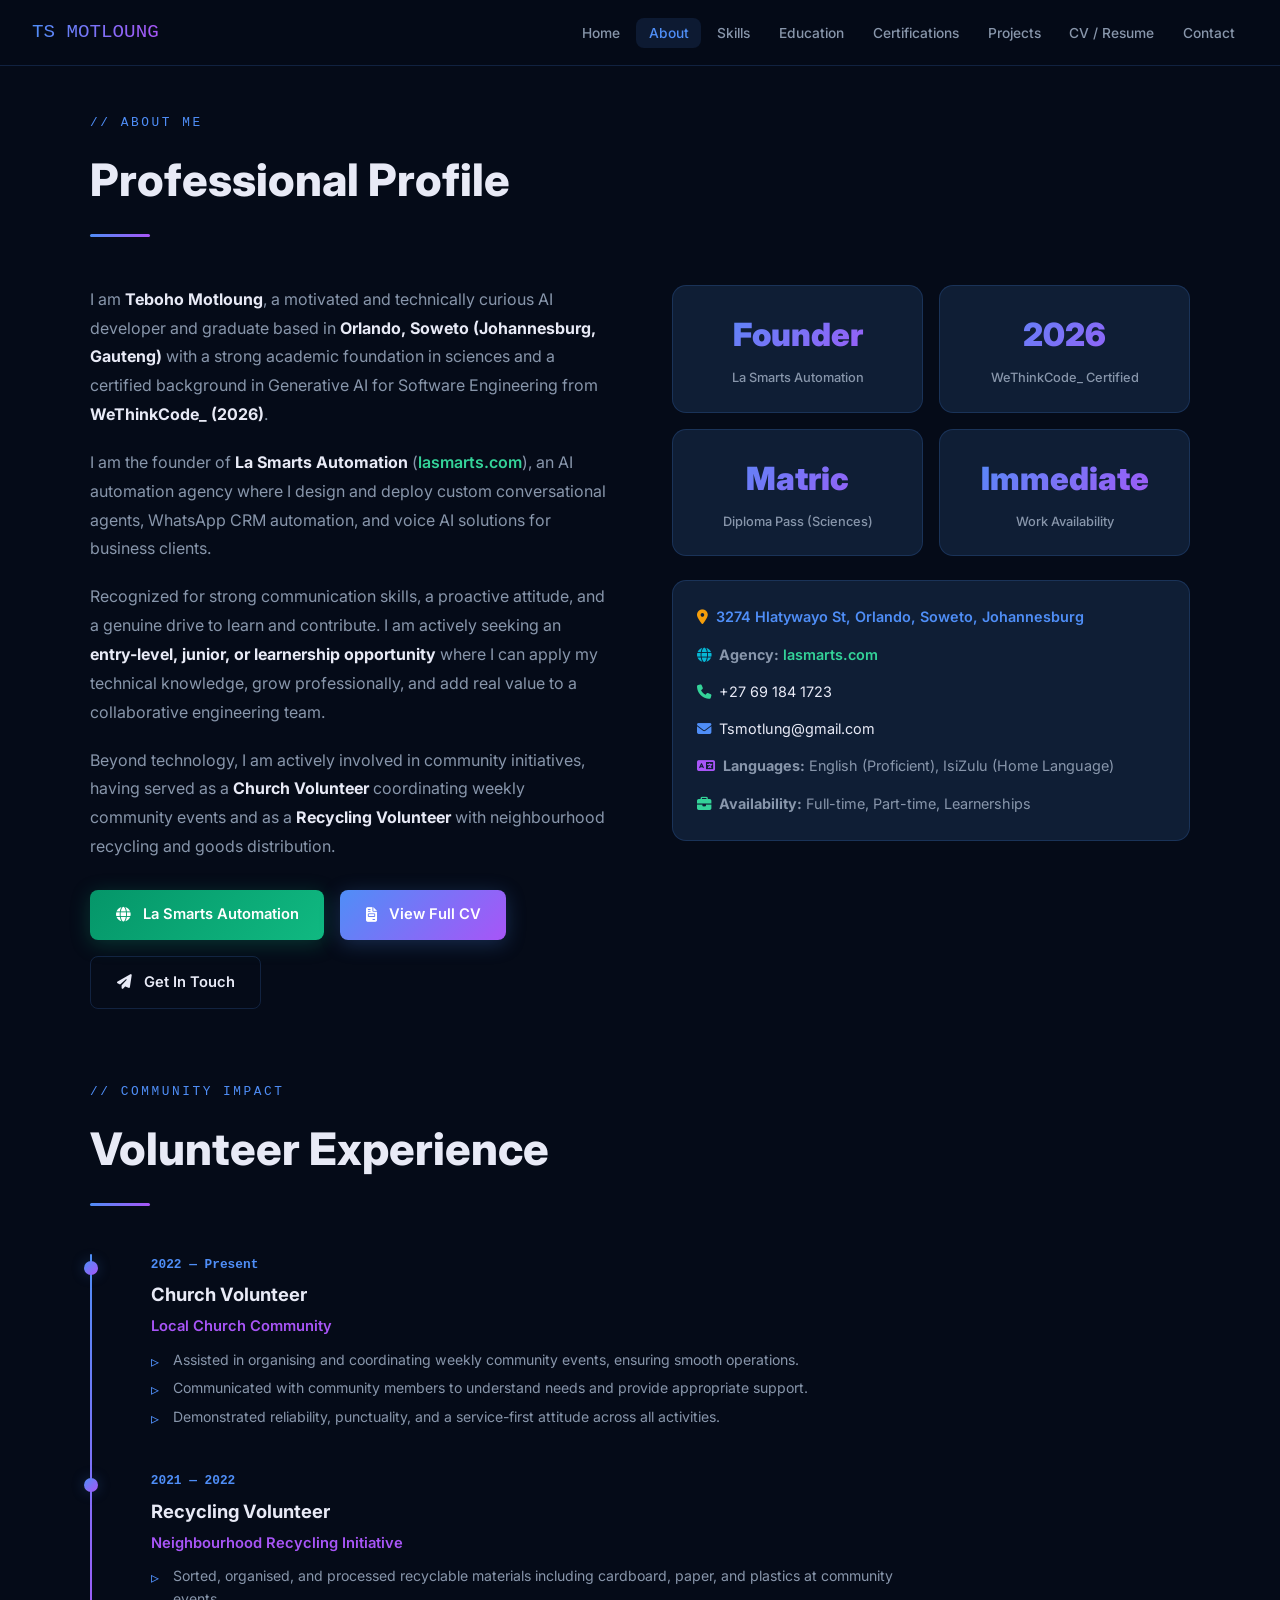
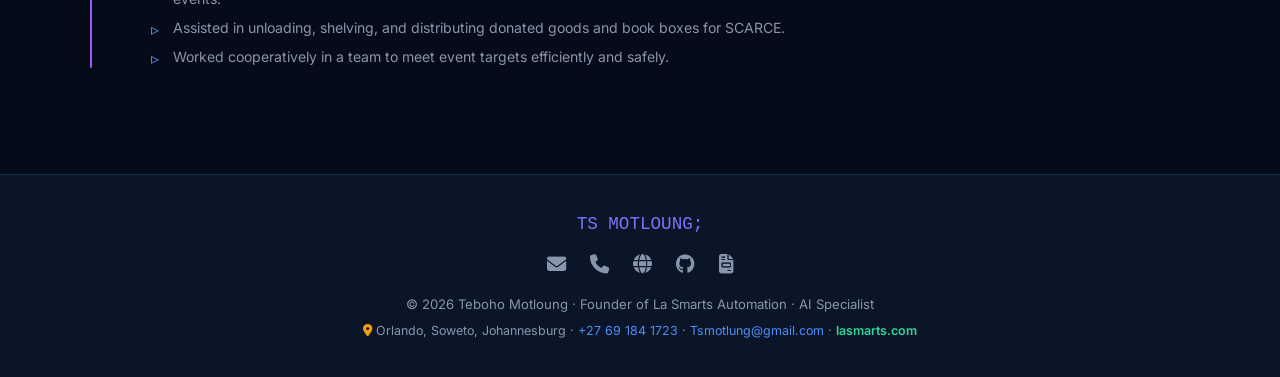
==== commit b75ad6b6: "Update about.html" ====
--- a/about.html
+++ b/about.html
@@ -11,7 +11,7 @@
 <body>
 <div class="particles" id="P"></div>
 <nav>
-  <a href="index.html" class="logo">&lt;TSM /&gt;</a>
+  <a href="index.html" class="logo">TS MOTLOUNG</a>
   <ul class="nav-links" id="NL">
     <li><a href="index.html">Home</a></li>
     <li><a href="about.html"  class="active">About</a></li>
@@ -95,7 +95,7 @@
 </div>
 
 <footer>
-  <div class="flogo">&lt;TSM /&gt;</div>
+  <div class="flogo">TS MOTLOUNG;</div>
   <div class="flinks">
     <a href="mailto:Tsmotlung@gmail.com" title="Email"><i class="fa fa-envelope"></i></a>
     <a href="tel:+27691841723" title="Call / Phone"><i class="fa fa-phone"></i></a>
@@ -133,4 +133,4 @@
 });
 </script>
 </body>
-</html>+</html>
